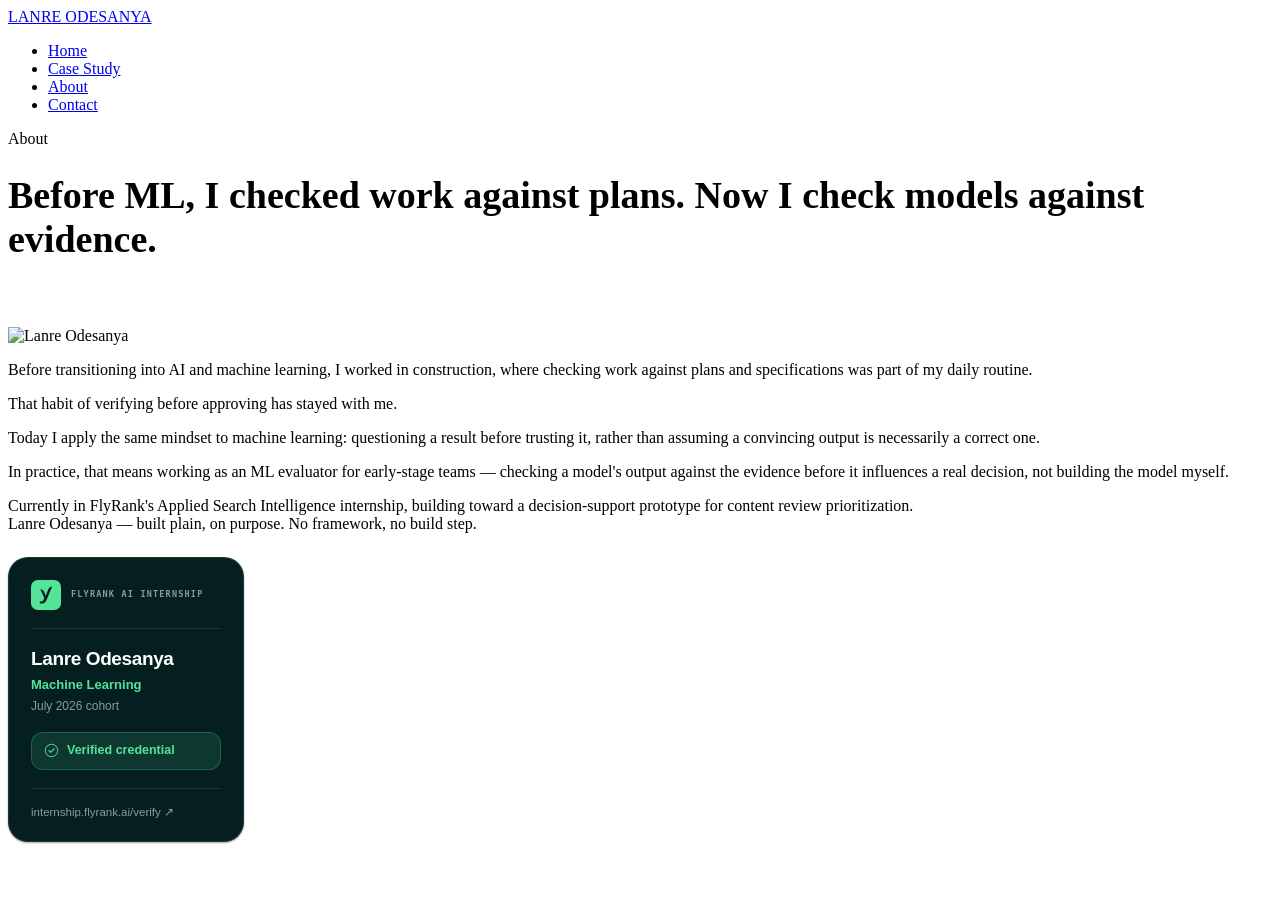
==== about.html @ 933acd68 "Rename about (1).html to about.html" ====
<!DOCTYPE html>
<html lang="en">
<head>
<meta charset="UTF-8">
<meta name="viewport" content="width=device-width, initial-scale=1.0">
<title>About — Lanre Odesanya</title>
<meta name="description" content="From checking construction work against plans and specs, to questioning ML results before trusting them.">
<meta property="og:title" content="About — Lanre Odesanya">
<meta property="og:description" content="From checking construction work against plans and specs, to questioning ML results before trusting them.">
<meta property="og:type" content="website">
<meta property="og:url" content="https://larryjay007.github.io/about.html">
<meta name="twitter:card" content="summary">
<meta name="twitter:title" content="About — Lanre Odesanya">
<meta name="twitter:description" content="From checking construction work against plans and specs, to questioning ML results before trusting them.">
<link rel="preconnect" href="https://fonts.googleapis.com">
<link href="https://fonts.googleapis.com/css2?family=Space+Grotesk:wght@500;700&family=IBM+Plex+Sans:wght@400;500&display=swap" rel="stylesheet">
<link rel="stylesheet" href="styles.css">
<script async src="https://www.googletagmanager.com/gtag/js?id=G-565EG7N5H6"></script>
<script>
  window.dataLayer = window.dataLayer || [];
  function gtag(){dataLayer.push(arguments);}
  gtag('js', new Date());
  gtag('config', 'G-565EG7N5H6');
</script>
</head>
<body>

<nav class="site-nav">
  <div class="wrap">
    <a class="mark" href="index.html">LANRE ODESANYA</a>
    <ul>
      <li><a class="nav-link" href="index.html">Home</a></li>
      <li><a class="nav-link" href="case-study.html">Case Study</a></li>
      <li><a class="nav-link" href="about.html" aria-current="page">About</a></li>
      <li><a class="nav-link" href="contact.html">Contact</a></li>
    </ul>
  </div>
</nav>

<main>

<header class="hero" style="padding-bottom: 40px;">
  <div class="wrap">
    <div class="eyebrow">About</div>
    <h1 style="font-size: clamp(28px, 4vw, 38px);">Before ML, I checked work against plans. Now I check models against evidence.</h1>
  </div>
</header>

<section class="block">
  <div class="wrap bio-block">
    <img src="images/about-photo.jpg" alt="Lanre Odesanya" class="about-photo" width="320" height="320">

    <p>Before transitioning into AI and machine learning, I worked in construction, where checking work against plans and specifications was part of my daily routine.</p>

    <p class="quote-line">That habit of verifying before approving has stayed with me.</p>

    <p>Today I apply the same mindset to machine learning: questioning a result before trusting it, rather than assuming a convincing output is necessarily a correct one.</p>

    <p>In practice, that means working as an ML evaluator for early-stage teams — checking a model's output against the evidence before it influences a real decision, not building the model myself.</p>

    <div class="status-row">
      <span class="status-dot"></span>
      Currently in FlyRank's Applied Search Intelligence internship, building toward a decision-support prototype for content review prioritization.
    </div>
  </div>
</section>

</main>

<footer>
  <div class="wrap">
    Lanre Odesanya — built plain, on purpose. No framework, no build step.
  </div>
<a href="https://internship.flyrank.ai/verify?id=FR-D1-T668H-R789R&first_name=Lanre" target="_blank" rel="noopener noreferrer"
   aria-label="Verify Lanre Odesanya's FlyRank AI Internship credential"
   style="box-sizing:border-box;margin:0;padding:0;border:0;background:none;text-decoration:none;font-family:-apple-system,BlinkMacSystemFont,'Segoe UI',Roboto,Helvetica,Arial,sans-serif;font-style:normal;line-height:1.25;text-transform:none;float:none;-webkit-font-smoothing:antialiased;display:flex;flex-direction:column;width:236px;padding:22px;background:#051F21;border:1px solid rgba(255,255,255,0.1);border-radius:20px;box-shadow:0 1px 2px rgba(0,0,0,0.35);margin-top:24px">
  <span style="margin:0;padding:0;border:0;background:none;color:inherit;font-weight:400;font-style:normal;letter-spacing:normal;text-transform:none;text-decoration:none;white-space:normal;float:none;display:flex;align-items:center;gap:10px">
    <svg width="30" height="30" viewBox="0 0 96 96" fill="none" xmlns="http://www.w3.org/2000/svg" aria-hidden="true" focusable="false" style="display:block;flex:none;opacity:1;transform:none;max-width:none"><rect width="96" height="96" rx="22" fill="#54E399" /><path d="M28.2354 74.2202V67.9039C29.6419 68.4369 31.3724 68.7055 33.4311 68.7055C35.3235 68.7055 36.8153 68.2396 37.8979 67.3079C38.9805 66.3762 39.9566 64.8695 40.8218 62.792L42.6887 58.3139L29.8976 29.2879C35.0038 29.2879 39.6028 32.3307 41.5294 36.9893L47.0746 50.3985L56.0126 28.6038C57.9221 23.9452 62.5168 20.894 67.6187 20.894L50.0795 63.5936C48.4556 67.5933 46.5205 70.5102 44.2743 72.3484C42.0281 74.1867 39.1169 75.1058 35.5451 75.1058C32.6212 75.1058 30.1875 74.812 28.2354 74.2244V74.2202Z" fill="#051F21" /></svg>
    <span style="margin:0;padding:0;border:0;background:none;color:inherit;font-weight:400;font-style:normal;letter-spacing:normal;text-transform:none;text-decoration:none;white-space:normal;float:none;font-family:ui-monospace,SFMono-Regular,Menlo,Consolas,monospace;font-size:8.5px;font-weight:700;letter-spacing:0.14em;text-transform:uppercase;color:rgba(255,255,255,0.55);line-height:1.4">FlyRank AI Internship</span>
  </span>
  <span style="margin:0;padding:0;border:0;background:none;color:inherit;font-weight:400;font-style:normal;letter-spacing:normal;text-transform:none;text-decoration:none;white-space:normal;float:none;display:block;height:1px;background:rgba(255,255,255,0.1);margin:18px 0"></span>
  <span style="margin:0;padding:0;border:0;background:none;color:inherit;font-weight:400;font-style:normal;letter-spacing:normal;text-transform:none;text-decoration:none;white-space:normal;float:none;display:flex;flex-direction:column;gap:6px">
    <span style="margin:0;padding:0;border:0;background:none;color:inherit;font-weight:400;font-style:normal;letter-spacing:normal;text-transform:none;text-decoration:none;white-space:normal;float:none;font-size:19px;font-weight:600;color:#FFFFFF;letter-spacing:-0.02em;line-height:1.25">Lanre Odesanya</span>
    <span style="margin:0;padding:0;border:0;background:none;color:inherit;font-weight:400;font-style:normal;letter-spacing:normal;text-transform:none;text-decoration:none;white-space:normal;float:none;font-size:13px;font-weight:600;color:#54E399">Machine Learning</span>
    <span style="margin:0;padding:0;border:0;background:none;color:inherit;font-weight:400;font-style:normal;letter-spacing:normal;text-transform:none;text-decoration:none;white-space:normal;float:none;font-size:12px;color:rgba(255,255,255,0.55)">July 2026 cohort</span>
  </span>
  <span style="margin:0;padding:0;border:0;background:none;color:inherit;font-weight:400;font-style:normal;letter-spacing:normal;text-transform:none;text-decoration:none;white-space:normal;float:none;display:flex;align-items:center;gap:8px;margin-top:18px;padding:10px 12px;background:rgba(84,227,153,0.12);border:1px solid rgba(84,227,153,0.25);border-radius:12px">
    <svg width="15" height="15" viewBox="0 0 24 24" fill="none" xmlns="http://www.w3.org/2000/svg" aria-hidden="true" focusable="false" style="display:block;flex:none;opacity:1;transform:none;max-width:none"><circle cx="12" cy="12" r="10" stroke="#54E399" stroke-width="1.5" /><path d="M7.9 12.3l2.8 2.8 5.4-5.8" stroke="#54E399" stroke-width="1.8" stroke-linecap="round" stroke-linejoin="round" /></svg>
    <span style="margin:0;padding:0;border:0;background:none;color:inherit;font-weight:400;font-style:normal;letter-spacing:normal;text-transform:none;text-decoration:none;white-space:normal;float:none;font-size:12.5px;font-weight:600;color:#54E399">Verified credential</span>
  </span>
  <span style="margin:0;padding:0;border:0;background:none;color:inherit;font-weight:400;font-style:normal;letter-spacing:normal;text-transform:none;text-decoration:none;white-space:normal;float:none;display:flex;flex-direction:column;gap:5px;margin-top:18px;padding-top:16px;border-top:1px solid rgba(255,255,255,0.1)">
    <span style="margin:0;padding:0;border:0;background:none;color:inherit;font-weight:400;font-style:normal;letter-spacing:normal;text-transform:none;text-decoration:none;white-space:normal;float:none;font-size:11.5px;color:rgba(255,255,255,0.55)">internship.flyrank.ai/verify ↗</span>
  </span>
</a>

</footer>

</body>
</html>
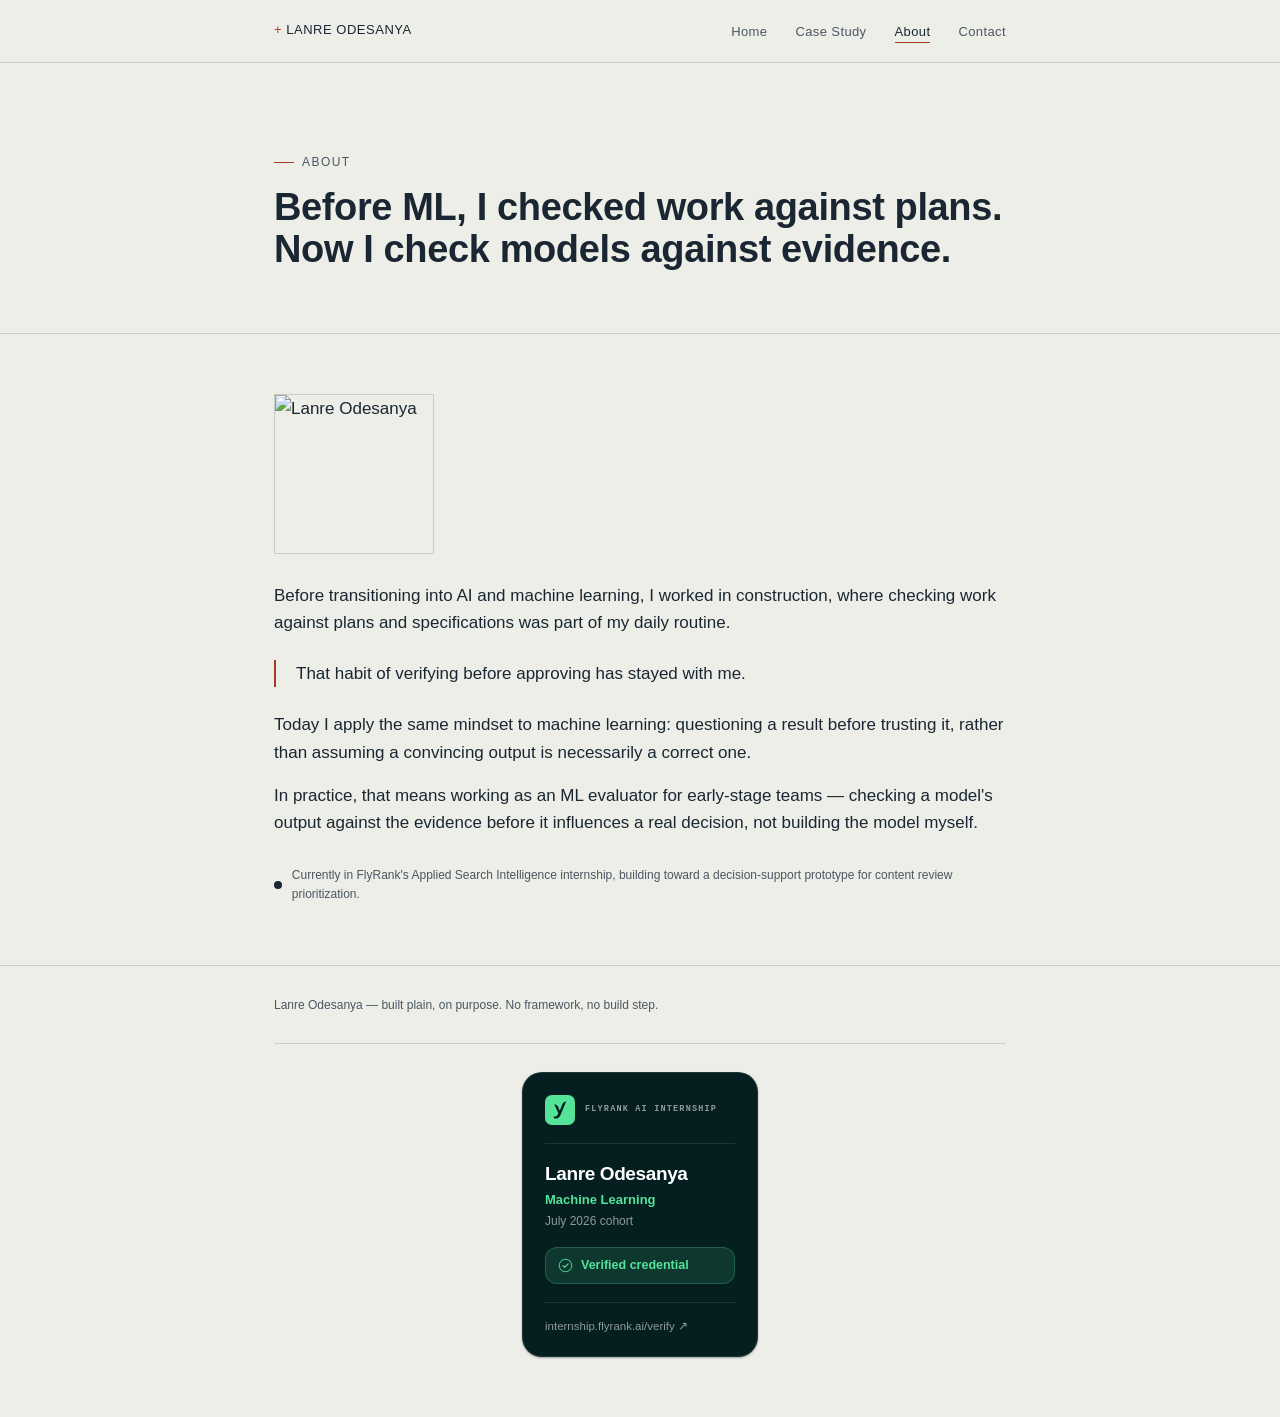
==== commit 9d503a03: "Add files via upload" ====
--- a/about.html
+++ b/about.html
@@ -68,12 +68,13 @@
 </main>
 
 <footer>
-  <div class="wrap">
+<div class="wrap">
     Lanre Odesanya — built plain, on purpose. No framework, no build step.
-  </div>
+
+<div class="badge-wrap">
 <a href="https://internship.flyrank.ai/verify?id=FR-D1-T668H-R789R&first_name=Lanre" target="_blank" rel="noopener noreferrer"
    aria-label="Verify Lanre Odesanya's FlyRank AI Internship credential"
-   style="box-sizing:border-box;margin:0;padding:0;border:0;background:none;text-decoration:none;font-family:-apple-system,BlinkMacSystemFont,'Segoe UI',Roboto,Helvetica,Arial,sans-serif;font-style:normal;line-height:1.25;text-transform:none;float:none;-webkit-font-smoothing:antialiased;display:flex;flex-direction:column;width:236px;padding:22px;background:#051F21;border:1px solid rgba(255,255,255,0.1);border-radius:20px;box-shadow:0 1px 2px rgba(0,0,0,0.35);margin-top:24px">
+   style="box-sizing:border-box;margin:0;padding:0;border:0;background:none;text-decoration:none;font-family:-apple-system,BlinkMacSystemFont,'Segoe UI',Roboto,Helvetica,Arial,sans-serif;font-style:normal;line-height:1.25;text-transform:none;float:none;-webkit-font-smoothing:antialiased;display:flex;flex-direction:column;width:236px;padding:22px;background:#051F21;border:1px solid rgba(255,255,255,0.1);border-radius:20px;box-shadow:0 1px 2px rgba(0,0,0,0.35)">
   <span style="margin:0;padding:0;border:0;background:none;color:inherit;font-weight:400;font-style:normal;letter-spacing:normal;text-transform:none;text-decoration:none;white-space:normal;float:none;display:flex;align-items:center;gap:10px">
     <svg width="30" height="30" viewBox="0 0 96 96" fill="none" xmlns="http://www.w3.org/2000/svg" aria-hidden="true" focusable="false" style="display:block;flex:none;opacity:1;transform:none;max-width:none"><rect width="96" height="96" rx="22" fill="#54E399" /><path d="M28.2354 74.2202V67.9039C29.6419 68.4369 31.3724 68.7055 33.4311 68.7055C35.3235 68.7055 36.8153 68.2396 37.8979 67.3079C38.9805 66.3762 39.9566 64.8695 40.8218 62.792L42.6887 58.3139L29.8976 29.2879C35.0038 29.2879 39.6028 32.3307 41.5294 36.9893L47.0746 50.3985L56.0126 28.6038C57.9221 23.9452 62.5168 20.894 67.6187 20.894L50.0795 63.5936C48.4556 67.5933 46.5205 70.5102 44.2743 72.3484C42.0281 74.1867 39.1169 75.1058 35.5451 75.1058C32.6212 75.1058 30.1875 74.812 28.2354 74.2244V74.2202Z" fill="#051F21" /></svg>
     <span style="margin:0;padding:0;border:0;background:none;color:inherit;font-weight:400;font-style:normal;letter-spacing:normal;text-transform:none;text-decoration:none;white-space:normal;float:none;font-family:ui-monospace,SFMono-Regular,Menlo,Consolas,monospace;font-size:8.5px;font-weight:700;letter-spacing:0.14em;text-transform:uppercase;color:rgba(255,255,255,0.55);line-height:1.4">FlyRank AI Internship</span>
@@ -92,7 +93,8 @@
     <span style="margin:0;padding:0;border:0;background:none;color:inherit;font-weight:400;font-style:normal;letter-spacing:normal;text-transform:none;text-decoration:none;white-space:normal;float:none;font-size:11.5px;color:rgba(255,255,255,0.55)">internship.flyrank.ai/verify ↗</span>
   </span>
 </a>
-
+</div>
+</div>
 </footer>
 
 </body>
--- a/styles.css
+++ b/styles.css
@@ -0,0 +1,433 @@
+/* ============================================
+   Lanre Odesanya — Portfolio
+   Plain CSS. No build step, no framework.
+   ============================================ */
+
+:root {
+  --ink: #1A2733;
+  --paper: #EDEEE7;
+  --paper-dim: #E2E3DA;
+  --flag: #A83A27;
+  --line: #C9CCC2;
+  --ink-soft: #4B5763;
+
+  --display: 'Space Grotesk', sans-serif;
+  --body: 'IBM Plex Sans', sans-serif;
+  --mono: 'IBM Plex Sans', sans-serif;
+}
+
+* { box-sizing: border-box; }
+
+html {
+  scroll-behavior: smooth;
+}
+
+body {
+  margin: 0;
+  background: var(--paper);
+  color: var(--ink);
+  font-family: var(--body);
+  line-height: 1.6;
+  -webkit-font-smoothing: antialiased;
+}
+
+a { color: inherit; }
+
+img { max-width: 100%; display: block; }
+
+.wrap {
+  max-width: 780px;
+  margin: 0 auto;
+  padding: 0 24px;
+}
+
+/* ---------- Nav ---------- */
+
+.site-nav {
+  border-bottom: 1px solid var(--line);
+  background: var(--paper);
+  position: sticky;
+  top: 0;
+  z-index: 10;
+}
+
+.site-nav .wrap {
+  display: flex;
+  align-items: center;
+  justify-content: space-between;
+  padding-top: 18px;
+  padding-bottom: 18px;
+}
+
+.site-nav .mark {
+  font-family: var(--mono);
+  font-size: 13px;
+  letter-spacing: 0.04em;
+  text-decoration: none;
+  color: var(--ink);
+}
+
+.site-nav .mark::before {
+  content: "+ ";
+  color: var(--flag);
+}
+
+.site-nav ul {
+  list-style: none;
+  display: flex;
+  gap: 28px;
+  margin: 0;
+  padding: 0;
+}
+
+.site-nav a.nav-link {
+  text-decoration: none;
+  font-family: var(--mono);
+  font-size: 13px;
+  letter-spacing: 0.03em;
+  color: var(--ink-soft);
+  padding-bottom: 3px;
+  border-bottom: 1px solid transparent;
+}
+
+.site-nav a.nav-link:hover,
+.site-nav a.nav-link[aria-current="page"] {
+  color: var(--ink);
+  border-bottom-color: var(--flag);
+}
+
+/* ---------- Eyebrow / labels ---------- */
+
+.eyebrow {
+  font-family: var(--mono);
+  font-size: 12px;
+  letter-spacing: 0.12em;
+  text-transform: uppercase;
+  color: var(--ink-soft);
+  display: flex;
+  align-items: center;
+  gap: 8px;
+  margin-bottom: 14px;
+}
+
+.eyebrow::before {
+  content: "";
+  width: 20px;
+  height: 1px;
+  background: var(--flag);
+  display: inline-block;
+}
+
+/* ---------- Hero ---------- */
+
+.hero {
+  padding: 90px 0 70px;
+  border-bottom: 1px solid var(--line);
+}
+
+.hero h1 {
+  font-family: var(--display);
+  font-size: clamp(32px, 5vw, 52px);
+  line-height: 1.12;
+  margin: 0 0 22px;
+  letter-spacing: -0.01em;
+}
+
+.hero .lede {
+  font-size: 18px;
+  color: var(--ink-soft);
+  max-width: 52ch;
+  margin: 0 0 34px;
+}
+
+/* ---------- Buttons ---------- */
+
+.btn {
+  display: inline-flex;
+  align-items: center;
+  gap: 8px;
+  font-family: var(--mono);
+  font-size: 13px;
+  letter-spacing: 0.03em;
+  text-decoration: none;
+  padding: 12px 20px;
+  border: 1px solid var(--ink);
+  color: var(--ink);
+  background: transparent;
+  transition: background 0.15s ease, color 0.15s ease;
+}
+
+.btn:hover {
+  background: var(--ink);
+  color: var(--paper);
+}
+
+.btn.primary {
+  background: var(--flag);
+  border-color: var(--flag);
+  color: var(--paper);
+}
+
+.btn.primary:hover {
+  background: #a3341f;
+  border-color: #a3341f;
+}
+
+/* ---------- Sections ---------- */
+
+section.block {
+  padding: 60px 0;
+  border-bottom: 1px solid var(--line);
+}
+
+section.block:last-of-type {
+  border-bottom: none;
+}
+
+h2 {
+  font-family: var(--display);
+  font-size: 26px;
+  margin: 0 0 18px;
+}
+
+h3 {
+  font-family: var(--display);
+  font-size: 18px;
+  margin: 0 0 10px;
+}
+
+p { margin: 0 0 16px; }
+
+/* ---------- Teaser card on home ---------- */
+
+.teaser {
+  position: relative;
+  border: 1px solid var(--line);
+  padding: 26px 24px;
+  margin-top: 44px;
+  background: rgba(255,255,255,0.35);
+}
+
+.teaser::before, .teaser::after {
+  content: "+";
+  position: absolute;
+  font-family: var(--mono);
+  color: var(--flag);
+  font-size: 14px;
+  top: 6px;
+}
+.teaser::before { left: 6px; }
+.teaser::after { right: 6px; }
+
+.teaser .tag {
+  font-family: var(--mono);
+  font-size: 11px;
+  letter-spacing: 0.1em;
+  color: var(--ink);
+  text-transform: uppercase;
+  margin-bottom: 10px;
+  display: block;
+}
+
+.teaser p {
+  margin-bottom: 14px;
+}
+
+.teaser a {
+  font-family: var(--mono);
+  font-size: 13px;
+  text-decoration: underline;
+  text-decoration-color: var(--flag);
+  text-underline-offset: 3px;
+}
+
+/* ---------- Case study finding blocks ---------- */
+
+.finding {
+  position: relative;
+  border-left: 2px solid var(--line);
+  padding: 4px 0 4px 22px;
+  margin-bottom: 28px;
+}
+
+.finding .tag {
+  font-family: var(--mono);
+  font-size: 11px;
+  letter-spacing: 0.08em;
+  text-transform: uppercase;
+  padding: 3px 8px;
+  display: inline-block;
+  margin-bottom: 8px;
+}
+
+.finding.flagged {
+  border-left-color: var(--flag);
+}
+.finding.flagged .tag {
+  color: var(--flag);
+  border: 1px solid var(--flag);
+}
+
+.finding.verified {
+  border-left-color: var(--ink);
+}
+.finding.verified .tag {
+  color: var(--ink);
+  border: 1px solid var(--ink);
+}
+
+.case-header {
+  padding: 70px 0 40px;
+  border-bottom: 1px solid var(--line);
+}
+
+.case-header .eyebrow { margin-bottom: 18px; }
+
+.case-header h1 {
+  font-family: var(--display);
+  font-size: clamp(26px, 4vw, 38px);
+  margin: 0 0 14px;
+  line-height: 1.2;
+}
+
+.case-header .sub {
+  color: var(--ink-soft);
+  font-size: 17px;
+  max-width: 56ch;
+}
+
+.closing-note {
+  font-family: var(--mono);
+  font-size: 14px;
+  border-top: 1px dashed var(--line);
+  padding-top: 20px;
+  margin-top: 10px;
+  color: var(--ink);
+}
+
+.closing-note::before {
+  content: "// ";
+  color: var(--flag);
+}
+
+/* ---------- Proof screenshots (case study) ---------- */
+
+.proof-shot {
+  margin: 20px 0 28px 22px;
+  border: 1px solid var(--line);
+  background: rgba(255,255,255,0.5);
+}
+
+.proof-shot img {
+  width: 100%;
+  display: block;
+}
+
+.proof-shot figcaption {
+  font-family: var(--mono);
+  font-size: 11px;
+  letter-spacing: 0.05em;
+  color: var(--ink-soft);
+  padding: 8px 12px;
+  border-top: 1px solid var(--line);
+}
+
+/* ---------- About photo ---------- */
+
+.about-photo {
+  width: 160px;
+  height: 160px;
+  object-fit: cover;
+  border: 1px solid var(--line);
+  margin-bottom: 28px;
+}
+
+/* ---------- About ---------- */
+
+.bio-block {
+  font-size: 17px;
+}
+
+.bio-block .quote-line {
+  border-left: 2px solid var(--flag);
+  padding-left: 20px;
+  margin: 24px 0;
+  font-style: normal;
+  color: var(--ink);
+}
+
+.status-row {
+  display: flex;
+  gap: 10px;
+  align-items: center;
+  font-family: var(--mono);
+  font-size: 12px;
+  color: var(--ink-soft);
+  margin-top: 30px;
+}
+
+.status-dot {
+  width: 8px;
+  height: 8px;
+  border-radius: 50%;
+  background: var(--ink);
+  display: inline-block;
+}
+
+/* ---------- Contact ---------- */
+
+.contact-block {
+  padding: 90px 0;
+  text-align: left;
+}
+
+.contact-block h1 {
+  font-family: var(--display);
+  font-size: clamp(28px, 4vw, 40px);
+  margin: 0 0 20px;
+}
+
+.contact-block .lede {
+  color: var(--ink-soft);
+  font-size: 17px;
+  max-width: 52ch;
+  margin-bottom: 36px;
+}
+
+.email-line {
+  font-family: var(--mono);
+  font-size: 15px;
+  margin-top: 24px;
+  color: var(--ink-soft);
+}
+
+/* ---------- Footer ---------- */
+
+footer {
+  border-top: 1px solid var(--line);
+  padding: 30px 0 60px;
+  font-family: var(--mono);
+  font-size: 12px;
+  color: var(--ink-soft);
+}
+
+footer .wrap {
+  padding-top: 0;
+  padding-bottom: 0;
+}
+
+.badge-wrap {
+  display: flex;
+  justify-content: center;
+  margin-top: 28px;
+  padding-top: 28px;
+  border-top: 1px solid var(--line);
+}
+
+/* ---------- Responsive ---------- */
+
+@media (max-width: 560px) {
+  .site-nav ul { gap: 16px; }
+  .hero { padding: 60px 0 50px; }
+  section.block { padding: 44px 0; }
+}
